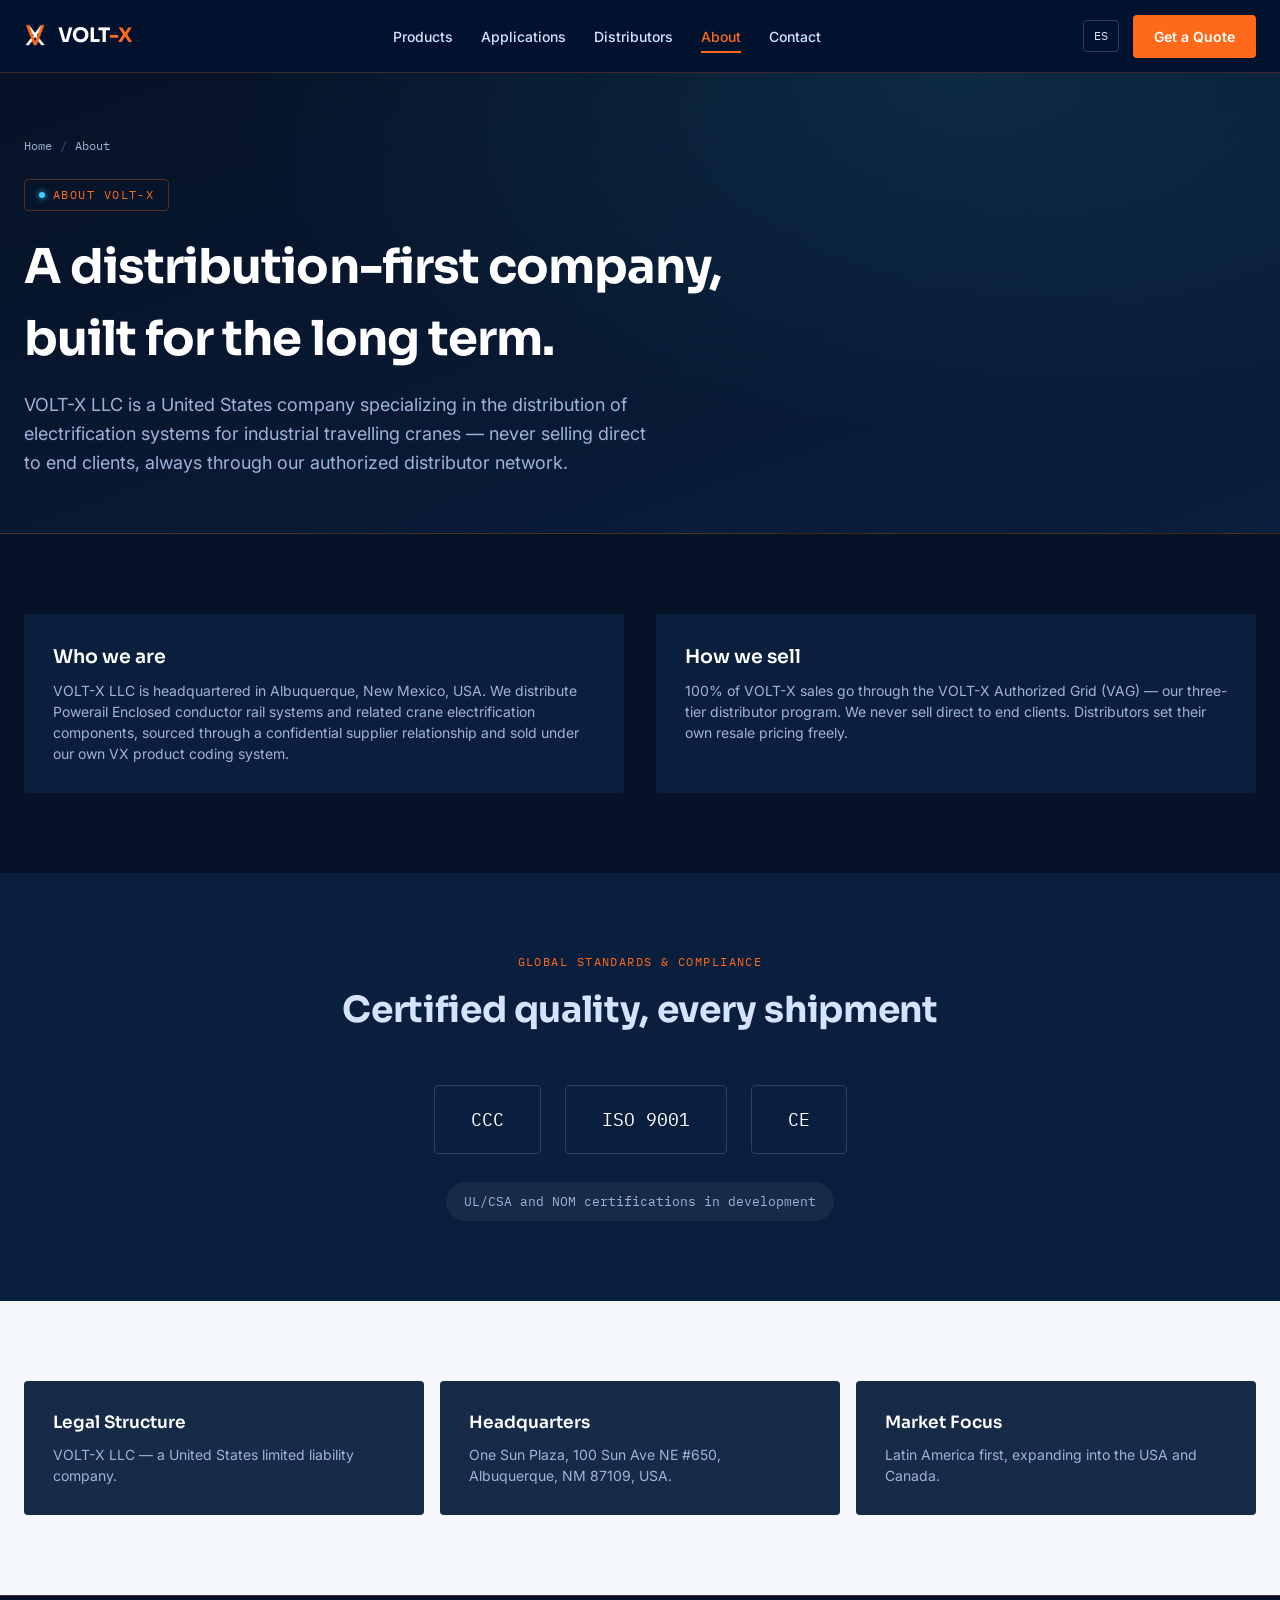
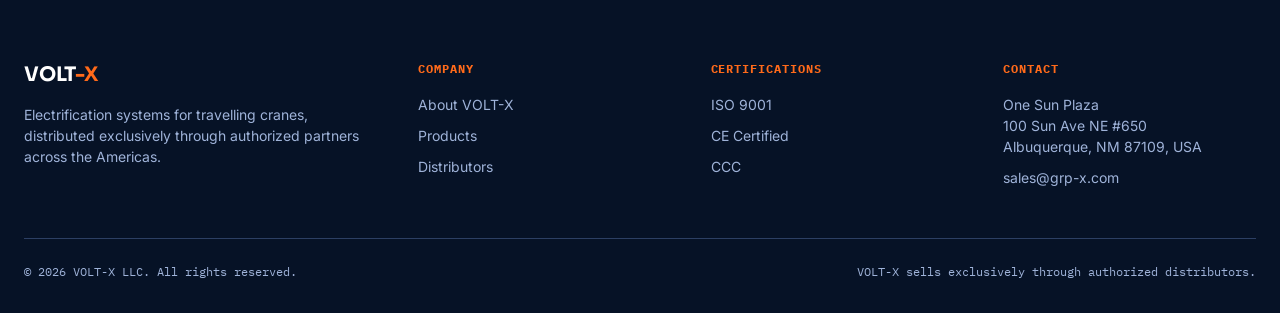
==== about/index.html @ de1f5dc1 "Add files via upload" ====
<!DOCTYPE html>
<html lang="en">
<head>
<meta charset="utf-8"/>
<meta content="width=device-width, initial-scale=1.0" name="viewport"/>
<title>About VOLT-X | Certifications &amp; Company Profile</title>
<meta content="VOLT-X LLC is a US-based distributor of electrification systems for travelling cranes, certified to CCC, ISO 9001, and CE." name="description"/>
<link href="https://grp-x.com/voltx/about/" rel="canonical"/>
<link href="https://grp-x.com/voltx/about/" hreflang="en" rel="alternate"/>
<link href="https://grp-x.com/voltx/es/about/" hreflang="es" rel="alternate"/>
<link href="https://grp-x.com/voltx/about/" hreflang="x-default" rel="alternate"/>
<link href="../assets/voltx-isotype.png" rel="icon" type="image/png"/>
<link href="../assets/voltx-isotype.png" rel="apple-touch-icon"/>
<meta content="website" property="og:type"/>
<meta content="VOLT-X" property="og:site_name"/>
<meta content="About VOLT-X | Certifications &amp; Company Profile" property="og:title"/>
<meta content="VOLT-X LLC is a US-based distributor of electrification systems for travelling cranes, certified to CCC, ISO 9001, and CE." property="og:description"/>
<meta content="https://grp-x.com/voltx/about/" property="og:url"/>
<meta content="https://grp-x.com/voltx/assets/og-image.jpg" property="og:image"/>
<meta content="en_US" property="og:locale"/>
<meta content="summary_large_image" name="twitter:card"/>
<meta content="About VOLT-X | Certifications &amp; Company Profile" name="twitter:title"/>
<meta content="VOLT-X LLC is a US-based distributor of electrification systems for travelling cranes, certified to CCC, ISO 9001, and CE." name="twitter:description"/>
<meta content="https://grp-x.com/voltx/assets/og-image.jpg" name="twitter:image"/>
<link href="https://fonts.googleapis.com" rel="preconnect"/>
<link href="https://fonts.googleapis.com/css2?family=IBM+Plex+Mono:wght@400;500;600&amp;family=Inter:wght@400;500;600;700&amp;family=Sora:wght@600;700&amp;display=swap" rel="stylesheet"/>
<link href="../assets/styles.css" rel="stylesheet"/>
<script type="application/ld+json">
{
  "@context": "https://schema.org",
  "@type": "Organization",
  "name": "VOLT-X",
  "legalName": "VOLT-X LLC",
  "url": "https://grp-x.com/voltx/",
  "logo": "https://grp-x.com/voltx/assets/voltx-isotype.png",
  "image": "https://grp-x.com/voltx/assets/og-image.jpg",
  "description": "VOLT-X distributes Powerail enclosed conductor rail systems for travelling cranes across Latin America, the USA, and Canada.",
  "address": {
    "@type": "PostalAddress",
    "streetAddress": "One Sun Plaza, 100 Sun Ave NE #650",
    "addressLocality": "Albuquerque",
    "addressRegion": "NM",
    "postalCode": "87109",
    "addressCountry": "US"
  },
  "email": "sales@grp-x.com",
  "sameAs": []
}
</script>
<script type="application/ld+json">
{
  "@context": "https://schema.org",
  "@type": "BreadcrumbList",
  "itemListElement": [
    {
      "@type": "ListItem",
      "position": 1,
      "name": "Home",
      "item": "https://grp-x.com/voltx/"
    },
    {
      "@type": "ListItem",
      "position": 2,
      "name": "About",
      "item": "https://grp-x.com/voltx/about/"
    }
  ]
}
</script>
</head>
<body>
<header class="site-header">
<div class="container nav-row">
<a class="brand" href="../index.html">
<img alt="VOLT-X" src="../assets/voltx-isotype.png"/>
<span class="brand-word">VOLT<span>-X</span></span>
</a>
<nav class="main-nav">
<a href="../products/index.html">Products</a>
<a href="../applications/index.html">Applications</a>
<a href="../distributors/index.html">Distributors</a>
<a class="active" href="../about/index.html">About</a>
<a href="../contact/index.html">Contact</a>
</nav>
<div class="nav-actions">
<a class="lang-switch" href="../es/about/index.html"><span class="lang-label">ES</span></a>
<a class="btn btn-primary" href="../contact/index.html">Get a Quote</a>
<button aria-label="Menu" class="mobile-menu-btn">
<svg fill="none" height="24" viewbox="0 0 24 24" width="24"><path d="M3 12H21M3 6H21M3 18H21" stroke="white" stroke-linecap="round" stroke-width="2"></path></svg>
</button>
</div>
</div>
</header>
<div class="mobile-drawer">
<div class="mobile-drawer-top">
<span class="brand-word">VOLT<span style="color:#ff6a1a">-X</span></span>
<button aria-label="Close" class="mobile-drawer-close" style="background:none;border:none;color:#fff;">
<svg fill="none" height="28" viewbox="0 0 24 24" width="28"><path d="M6 6L18 18M6 18L18 6" stroke="white" stroke-linecap="round" stroke-width="2"></path></svg>
</button>
</div>
<a href="../products/index.html">Products</a>
<a href="../applications/index.html">Applications</a>
<a href="../distributors/index.html">Distributors</a>
<a href="../about/index.html">About</a>
<a href="../contact/index.html">Contact</a>
<a class="btn btn-primary btn-block" href="../contact/index.html">Get a Quote</a>
</div>
<section class="page-hero">
<div class="container">
<div class="breadcrumb"><a href="../index.html">Home</a><span class="sep">/</span>About</div>
<div class="eyebrow"><span class="dot"></span>About VOLT-X</div>
<h1 class="page-title">A distribution-first company, built for the long term.</h1>
<p class="page-subtitle">VOLT-X LLC is a United States company specializing in the distribution of electrification systems for industrial travelling cranes — never selling direct to end clients, always through our authorized distributor network.</p>
</div>
</section>
<section class="section-deep">
<div class="container">
<div class="grid grid-2" style="gap:32px;">
<div class="card">
<h3 style="font-size:19px;">Who we are</h3>
<p>VOLT-X LLC is headquartered in Albuquerque, New Mexico, USA. We distribute Powerail Enclosed conductor rail systems and related crane electrification components, sourced through a confidential supplier relationship and sold under our own VX product coding system.</p>
</div>
<div class="card">
<h3 style="font-size:19px;">How we sell</h3>
<p>100% of VOLT-X sales go through the VOLT-X Authorized Grid (VAG) — our three-tier distributor program. We never sell direct to end clients. Distributors set their own resale pricing freely.</p>
</div>
</div>
</div>
</section>
<!-- ============ CERTIFICATIONS ============ -->
<section class="section-mid">
<div class="container text-center">
<div class="section-head">
<span class="kicker">Global Standards &amp; Compliance</span>
<h2>Certified quality, every shipment</h2>
</div>
<div style="display:flex; justify-content:center; gap:24px; flex-wrap:wrap; margin-bottom: 28px;">
<div style="background: var(--voltx-surface-container); border:1px solid var(--voltx-outline); padding:20px 36px; border-radius:4px;">
<span style="font-family:var(--font-mono); font-size:18px; color:#fff;">CCC</span>
</div>
<div style="background: var(--voltx-surface-container); border:1px solid var(--voltx-outline); padding:20px 36px; border-radius:4px;">
<span style="font-family:var(--font-mono); font-size:18px; color:#fff;">ISO 9001</span>
</div>
<div style="background: var(--voltx-surface-container); border:1px solid var(--voltx-outline); padding:20px 36px; border-radius:4px;">
<span style="font-family:var(--font-mono); font-size:18px; color:#fff;">CE</span>
</div>
</div>
<div style="display:inline-flex; align-items:center; gap:8px; padding:10px 18px; background: var(--voltx-surface-container-high); border-radius:999px; font-family:var(--font-mono); font-size:13px; color: var(--voltx-text-muted);">
UL/CSA and NOM certifications in development
</div>
</div>
</section>
<!-- ============ COMPANY FACTS ============ -->
<section class="section-light">
<div class="container">
<div class="grid grid-3">
<div class="card" style="background: var(--voltx-surface-container-high);">
<h3 style="font-size:17px;">Legal Structure</h3>
<p>VOLT-X LLC — a United States limited liability company.</p>
</div>
<div class="card" style="background: var(--voltx-surface-container-high);">
<h3 style="font-size:17px;">Headquarters</h3>
<p>One Sun Plaza, 100 Sun Ave NE #650, Albuquerque, NM 87109, USA.</p>
</div>
<div class="card" style="background: var(--voltx-surface-container-high);">
<h3 style="font-size:17px;">Market Focus</h3>
<p>Latin America first, expanding into the USA and Canada.</p>
</div>
</div>
</div>
</section>
<footer class="site-footer">
<div class="container">
<div class="footer-grid">
<div class="footer-col">
<span class="brand-word" style="display:block; margin-bottom:12px;">VOLT<span style="color:#ff6a1a">-X</span></span>
<p>Electrification systems for travelling cranes, distributed exclusively through authorized partners across the Americas.</p>
</div>
<div class="footer-col">
<h4>Company</h4>
<a href="../about/index.html">About VOLT-X</a>
<a href="../products/index.html">Products</a>
<a href="../distributors/index.html">Distributors</a>
</div>
<div class="footer-col">
<h4>Certifications</h4>
<a href="../about/index.html">ISO 9001</a>
<a href="../about/index.html">CE Certified</a>
<a href="../about/index.html">CCC</a>
</div>
<div class="footer-col">
<h4>Contact</h4>
<p>One Sun Plaza<br/>100 Sun Ave NE #650<br/>Albuquerque, NM 87109, USA</p>
<a href="mailto:sales@grp-x.com">sales@grp-x.com</a>
</div>
</div>
<div class="footer-bottom">
<span>© 2026 VOLT-X LLC. All rights reserved.</span>
<span>VOLT-X sells exclusively through authorized distributors.</span>
</div>
</div>
</footer>
<script src="../assets/site.js"></script>
</body>
</html>
---- assets/styles.css ----
/* ============================================================
   VOLT-X — Shared Stylesheet
   Design tokens kept from the approved Stitch system, with
   corrected nav typography scale and real component classes.
   ============================================================ */

:root {
  --voltx-blue-deep: #061226;
  --voltx-blue: #00132f;
  --voltx-surface-container: #0a1f3d;
  --voltx-surface-container-low: #061b39;
  --voltx-surface-container-high: #172a48;
  --voltx-surface-container-highest: #223554;
  --voltx-surface-light: #f4f7fb;
  --voltx-orange: #ff6a1a;
  --voltx-orange-dark: #c44e0f;
  --voltx-cyan: #3fd0ff;
  --voltx-text: #d6e3ff;
  --voltx-text-muted: #9fb3d9;
  --voltx-outline: #2c3f63;

  --font-display: 'Sora', 'Segoe UI', sans-serif;
  --font-body: 'Inter', 'Segoe UI', sans-serif;
  --font-mono: 'IBM Plex Mono', monospace;

  --container-max: 1280px;
  --gutter: 24px;
}

* { box-sizing: border-box; }
html { scroll-behavior: smooth; }
body {
  margin: 0;
  background: var(--voltx-blue);
  color: var(--voltx-text);
  font-family: var(--font-body);
  line-height: 1.5;
  -webkit-font-smoothing: antialiased;
}
img { max-width: 100%; display: block; }
a { color: inherit; text-decoration: none; }
.container {
  max-width: var(--container-max);
  margin: 0 auto;
  padding: 0 var(--gutter);
}

/* ---------- Header / Nav ---------- */
.site-header {
  position: sticky;
  top: 0;
  z-index: 100;
  background: rgba(0, 19, 47, 0.92);
  backdrop-filter: blur(16px);
  border-bottom: 1px solid rgba(255, 106, 26, 0.25);
}
.nav-row {
  display: flex;
  align-items: center;
  justify-content: space-between;
  height: 72px;
  gap: 24px;
}
.brand {
  display: flex;
  align-items: center;
  gap: 10px;
  flex-shrink: 0;
}
.brand img { height: 28px; width: auto; }
.brand-word {
  font-family: var(--font-display);
  font-weight: 700;
  font-size: 20px;
  letter-spacing: -0.01em;
  color: #fff;
}
.brand-word span { color: var(--voltx-orange); }

.main-nav { display: flex; align-items: center; gap: 28px; }
.main-nav a {
  font-family: var(--font-body);
  font-size: 14px;
  font-weight: 500;
  color: var(--voltx-text);
  white-space: nowrap;
  transition: color 0.2s ease;
  position: relative;
  padding: 4px 0;
}
.main-nav a:hover { color: var(--voltx-cyan); }
.main-nav a.active { color: var(--voltx-orange); }
.main-nav a.active::after {
  content: '';
  position: absolute;
  left: 0; right: 0; bottom: -2px;
  height: 2px;
  background: var(--voltx-orange);
}

.nav-actions { display: flex; align-items: center; gap: 14px; flex-shrink: 0; }
.lang-switch {
  display: flex;
  align-items: center;
  gap: 4px;
  font-family: var(--font-mono);
  font-size: 12px;
  color: var(--voltx-text);
  background: none;
  border: 1px solid var(--voltx-outline);
  border-radius: 4px;
  padding: 6px 10px;
  cursor: pointer;
  transition: border-color 0.2s ease, color 0.2s ease;
}
.lang-switch:hover { border-color: var(--voltx-cyan); color: var(--voltx-cyan); }

.btn {
  display: inline-flex;
  align-items: center;
  gap: 6px;
  font-family: var(--font-body);
  font-size: 14px;
  font-weight: 600;
  padding: 10px 20px;
  border-radius: 4px;
  border: 1px solid transparent;
  cursor: pointer;
  transition: all 0.2s ease;
}
.btn-primary {
  background: var(--voltx-orange);
  color: #fff;
  box-shadow: 0 0 0 rgba(255,106,26,0);
}
.btn-primary:hover { background: var(--voltx-orange-dark); box-shadow: 0 0 16px rgba(255,106,26,0.35); }
.btn-outline {
  background: transparent;
  border-color: var(--voltx-cyan);
  color: var(--voltx-text);
}
.btn-outline:hover { background: rgba(63,208,255,0.1); }
.btn-outline-orange {
  background: transparent;
  border-color: var(--voltx-orange);
  color: var(--voltx-orange);
}
.btn-outline-orange:hover { background: rgba(255,106,26,0.1); }
.btn-block { width: 100%; justify-content: center; }

.mobile-menu-btn { display: none; background: none; border: none; color: #fff; cursor: pointer; padding: 8px; }

@media (max-width: 920px) {
  .main-nav { display: none; }
  .lang-switch span.lang-label { display: none; }
  .mobile-menu-btn { display: flex; }
}

/* Mobile drawer */
.mobile-drawer {
  position: fixed; inset: 0; z-index: 200;
  background: rgba(0,19,47,0.98);
  display: none;
  flex-direction: column;
  padding: 24px;
}
.mobile-drawer.open { display: flex; }
.mobile-drawer-top { display: flex; justify-content: space-between; align-items: center; margin-bottom: 40px; }
.mobile-drawer a {
  font-family: var(--font-display);
  font-size: 24px;
  font-weight: 600;
  padding: 16px 0;
  border-bottom: 1px solid var(--voltx-outline);
  color: #fff;
}
.mobile-drawer .btn { margin-top: 24px; }

/* ---------- Page Hero (sub-pages) ---------- */
.page-hero {
  padding: 64px 0 56px;
  background:
    radial-gradient(ellipse at 75% 0%, rgba(63,208,255,0.10), transparent 55%),
    linear-gradient(160deg, var(--voltx-blue-deep) 0%, var(--voltx-surface-container) 100%),
    url('backgrounds/hero-rail-bg.jpg');
  background-size: auto, auto, cover;
  background-position: center, center, center 35%;
  background-repeat: no-repeat, no-repeat, no-repeat;
  background-blend-mode: normal, normal, normal;
  border-bottom: 1px solid rgba(255,106,26,0.2);
}
@media (max-width: 700px) {
  .page-hero {
    background-position: center, center, center 5%;
  }
}
.eyebrow {
  display: inline-flex;
  align-items: center;
  gap: 8px;
  font-family: var(--font-mono);
  font-size: 12px;
  letter-spacing: 0.12em;
  text-transform: uppercase;
  color: var(--voltx-orange);
  border: 1px solid rgba(255,106,26,0.3);
  padding: 6px 14px;
  border-radius: 4px;
  margin-bottom: 20px;
}
.eyebrow .dot {
  width: 6px; height: 6px; border-radius: 50%;
  background: var(--voltx-cyan);
  box-shadow: 0 0 6px var(--voltx-cyan);
}
h1.page-title {
  font-family: var(--font-display);
  font-size: clamp(32px, 5vw, 48px);
  font-weight: 700;
  letter-spacing: -0.02em;
  color: #fff;
  margin: 0 0 16px;
  max-width: 760px;
}
.page-subtitle {
  font-family: var(--font-body);
  font-size: 18px;
  line-height: 1.6;
  color: var(--voltx-text-muted);
  max-width: 640px;
  margin: 0;
}

/* breadcrumb */
.breadcrumb {
  font-family: var(--font-mono);
  font-size: 12px;
  color: var(--voltx-text-muted);
  margin-bottom: 24px;
}
.breadcrumb a:hover { color: var(--voltx-cyan); }
.breadcrumb .sep { margin: 0 8px; opacity: 0.4; }

/* ---------- Sections ---------- */
section { padding: 80px 0; }
section.tight { padding: 56px 0; }
.section-light { background: var(--voltx-surface-light); color: #0a1f3d; }
.section-deep { background: var(--voltx-blue-deep); }
.section-mid { background: var(--voltx-surface-container); }

.section-head { margin-bottom: 48px; }
.section-head .kicker {
  font-family: var(--font-mono);
  font-size: 12px;
  letter-spacing: 0.12em;
  text-transform: uppercase;
  color: var(--voltx-orange);
  display: block;
  margin-bottom: 12px;
}
.section-head h2 {
  font-family: var(--font-display);
  font-size: clamp(26px, 3.5vw, 36px);
  font-weight: 700;
  margin: 0 0 12px;
  letter-spacing: -0.01em;
}
.section-light .section-head h2 { color: #0a1f3d; }
.section-head p {
  font-size: 17px;
  color: var(--voltx-text-muted);
  max-width: 620px;
  margin: 0;
}
.section-light .section-head p { color: #4a5b7a; }
.divider-bar { width: 64px; height: 3px; background: var(--voltx-orange); margin-top: 16px; }

/* ---------- Cards: products / industries / tiers ---------- */
.grid {
  display: grid;
  gap: 16px;
}
.grid-3 { grid-template-columns: repeat(3, 1fr); }
.grid-2 { grid-template-columns: repeat(2, 1fr); }
.grid-4 { grid-template-columns: repeat(4, 1fr); }
@media (max-width: 920px) {
  .grid-3, .grid-4 { grid-template-columns: repeat(2, 1fr); }
}
@media (max-width: 600px) {
  .grid-2, .grid-3, .grid-4 { grid-template-columns: 1fr; }
}

.card {
  background: var(--voltx-surface-container);
  border: 1px solid transparent;
  border-radius: 4px;
  padding: 28px;
  transition: border-color 0.25s ease, transform 0.25s ease;
}
.card:hover { border-color: rgba(63,208,255,0.4); transform: translateY(-2px); }
.card .card-icon {
  width: 44px; height: 44px;
  display: flex; align-items: center; justify-content: center;
  background: rgba(255,106,26,0.1);
  border-radius: 4px;
  color: var(--voltx-orange);
  margin-bottom: 16px;
  font-family: var(--font-mono);
  font-size: 18px;
  font-weight: 600;
}
.card .card-code {
  font-family: var(--font-mono);
  font-size: 12px;
  color: var(--voltx-text-muted);
  display: block;
  margin-bottom: 6px;
}
.card h3 {
  font-family: var(--font-display);
  font-size: 18px;
  font-weight: 600;
  margin: 0 0 8px;
  color: #fff;
}
.card p { font-size: 14px; color: var(--voltx-text-muted); margin: 0; }
.card a.card-link {
  display: inline-flex; align-items: center; gap: 4px;
  margin-top: 14px;
  font-size: 13px; font-weight: 600;
  color: var(--voltx-cyan);
}

/* Industry photo cards */
.industry-card {
  position: relative;
  overflow: hidden;
  border-radius: 4px;
  min-height: 240px;
  display: flex;
  align-items: flex-end;
  background-size: cover;
  background-position: center;
  background-color: var(--voltx-surface-container);
}
.industry-card::before {
  content: '';
  position: absolute; inset: 0;
  background: linear-gradient(0deg, rgba(0,19,47,0.95) 10%, rgba(0,19,47,0.3) 60%, transparent 100%);
}
.industry-card .industry-label {
  position: relative; z-index: 2;
  padding: 24px;
  width: 100%;
}
.industry-card .industry-tag {
  font-family: var(--font-mono);
  font-size: 11px;
  color: var(--voltx-cyan);
  letter-spacing: 0.08em;
  text-transform: uppercase;
  display: block;
  margin-bottom: 6px;
}
.industry-card h3 { font-family: var(--font-display); font-size: 20px; font-weight: 600; color: #fff; margin: 0; }

/* Distributor tier cards */
.tier-card {
  background: rgba(10,31,61,0.6);
  border: 1px solid var(--voltx-outline);
  border-radius: 4px;
  padding: 32px;
  display: flex;
  flex-direction: column;
}
.tier-card.featured {
  background: var(--voltx-surface-container);
  border-color: var(--voltx-orange);
  position: relative;
}
.tier-card.featured::before {
  content: '';
  position: absolute; top: 0; left: 0; right: 0; height: 3px;
  background: var(--voltx-orange);
}
.tier-badge {
  font-family: var(--font-mono);
  font-size: 11px;
  letter-spacing: 0.08em;
  padding: 4px 10px;
  border-radius: 4px;
  border: 1px solid var(--voltx-cyan);
  color: var(--voltx-cyan);
  display: inline-block;
  margin-bottom: 16px;
  width: fit-content;
}
.tier-badge.orange { border-color: var(--voltx-orange); color: var(--voltx-orange); background: rgba(255,106,26,0.1); }
.tier-card h3 { font-family: var(--font-display); font-size: 24px; font-weight: 700; color: #fff; margin: 0 0 8px; }
.tier-card .tier-desc { font-size: 14px; color: var(--voltx-text-muted); margin-bottom: 24px; }
.tier-list { list-style: none; padding: 0; margin: 0 0 28px; flex-grow: 1; }
.tier-list li {
  display: flex; align-items: flex-start; gap: 10px;
  font-size: 14px; color: var(--voltx-text);
  margin-bottom: 12px;
}
.tier-list li::before {
  content: '✓';
  color: var(--voltx-orange);
  font-weight: 700;
  flex-shrink: 0;
}

/* ---------- Spec table ---------- */
.spec-table { width: 100%; border-collapse: collapse; font-family: var(--font-mono); font-size: 13px; }
.spec-table th, .spec-table td {
  text-align: left;
  padding: 10px 14px;
  border-bottom: 1px solid var(--voltx-outline);
}
.spec-table th { color: var(--voltx-orange); font-weight: 600; text-transform: uppercase; font-size: 11px; letter-spacing: 0.05em; }
.spec-table td { color: var(--voltx-text); }
.spec-table tr:hover td { background: rgba(63,208,255,0.04); }

/* ---------- Forms ---------- */
.form-wrap {
  background: var(--voltx-surface-container);
  border: 1px solid var(--voltx-outline);
  border-radius: 4px;
  padding: 40px;
}
.form-row { margin-bottom: 20px; }
.form-row label {
  display: block;
  font-family: var(--font-mono);
  font-size: 12px;
  text-transform: uppercase;
  letter-spacing: 0.06em;
  color: var(--voltx-text-muted);
  margin-bottom: 8px;
}
.form-row input, .form-row select, .form-row textarea {
  width: 100%;
  background: var(--voltx-blue);
  border: 1px solid var(--voltx-outline);
  border-radius: 4px;
  padding: 12px 14px;
  color: #fff;
  font-family: var(--font-body);
  font-size: 14px;
  transition: border-color 0.2s ease;
}
.form-row input:focus, .form-row select:focus, .form-row textarea:focus {
  outline: none;
  border-color: var(--voltx-cyan);
}
.form-row-grid { display: grid; grid-template-columns: 1fr 1fr; gap: 16px; }
@media (max-width: 600px) { .form-row-grid { grid-template-columns: 1fr; } }
.form-success {
  display: none;
  text-align: center;
  padding: 40px;
}
.form-success.show { display: block; }
.form-success .icon { font-size: 40px; margin-bottom: 16px; }
.form-success h3 { font-family: var(--font-display); color: #fff; margin-bottom: 8px; }
.form-success p { color: var(--voltx-text-muted); }

/* ---------- CTA split ---------- */
.cta-split { display: grid; grid-template-columns: 1fr 1fr; }
@media (max-width: 800px) { .cta-split { grid-template-columns: 1fr; } }
.cta-panel {
  padding: 80px 40px;
  display: flex; flex-direction: column; align-items: center; text-align: center;
}
.cta-panel.blue { background: var(--voltx-blue); border-right: 1px solid rgba(255,106,26,0.2); }
.cta-panel.orange { background: var(--voltx-orange); }
.cta-panel .cta-icon {
  width: 64px; height: 64px;
  border-radius: 50%;
  display: flex; align-items: center; justify-content: center;
  margin-bottom: 20px;
  font-size: 26px;
}
.cta-panel.blue .cta-icon { background: var(--voltx-surface-container-highest); border: 1px solid var(--voltx-outline); }
.cta-panel.orange .cta-icon { background: rgba(0,0,0,0.15); }
.cta-panel h3 { font-family: var(--font-display); font-size: 22px; margin: 0 0 12px; color: #fff; }
.cta-panel p { max-width: 360px; margin: 0 0 28px; font-size: 15px; }
.cta-panel.blue p { color: var(--voltx-text-muted); }
.cta-panel.orange p { color: rgba(255,255,255,0.85); }

/* ---------- Footer ---------- */
.site-footer {
  background: var(--voltx-blue-deep);
  border-top: 1px solid rgba(255,106,26,0.25);
  padding: 64px 0 32px;
}
.footer-grid {
  display: grid;
  grid-template-columns: 1.4fr 1fr 1fr 1fr;
  gap: 40px;
  margin-bottom: 40px;
}
@media (max-width: 800px) { .footer-grid { grid-template-columns: 1fr 1fr; } }
@media (max-width: 500px) { .footer-grid { grid-template-columns: 1fr; } }
.footer-col h4 {
  font-family: var(--font-mono);
  font-size: 12px;
  text-transform: uppercase;
  letter-spacing: 0.08em;
  color: var(--voltx-orange);
  margin: 0 0 16px;
}
.footer-col a, .footer-col p {
  display: block;
  font-size: 14px;
  color: var(--voltx-text-muted);
  margin-bottom: 10px;
}
.footer-col a:hover { color: var(--voltx-cyan); }
.footer-bottom {
  border-top: 1px solid var(--voltx-outline);
  padding-top: 24px;
  display: flex;
  justify-content: space-between;
  align-items: center;
  flex-wrap: wrap;
  gap: 12px;
  font-family: var(--font-mono);
  font-size: 12px;
  color: var(--voltx-text-muted);
}

/* ---------- Utility ---------- */
.text-center { text-align: center; }
.mt-0 { margin-top: 0; }
.hidden { display: none !important; }

/* i18n: hide non-active language by default */
[data-i18n] { display: none; }
[data-i18n].lang-active { display: block; }
span[data-i18n].lang-active { display: inline; }
div[data-i18n].lang-active { display: block; }
li[data-i18n].lang-active { display: flex; }
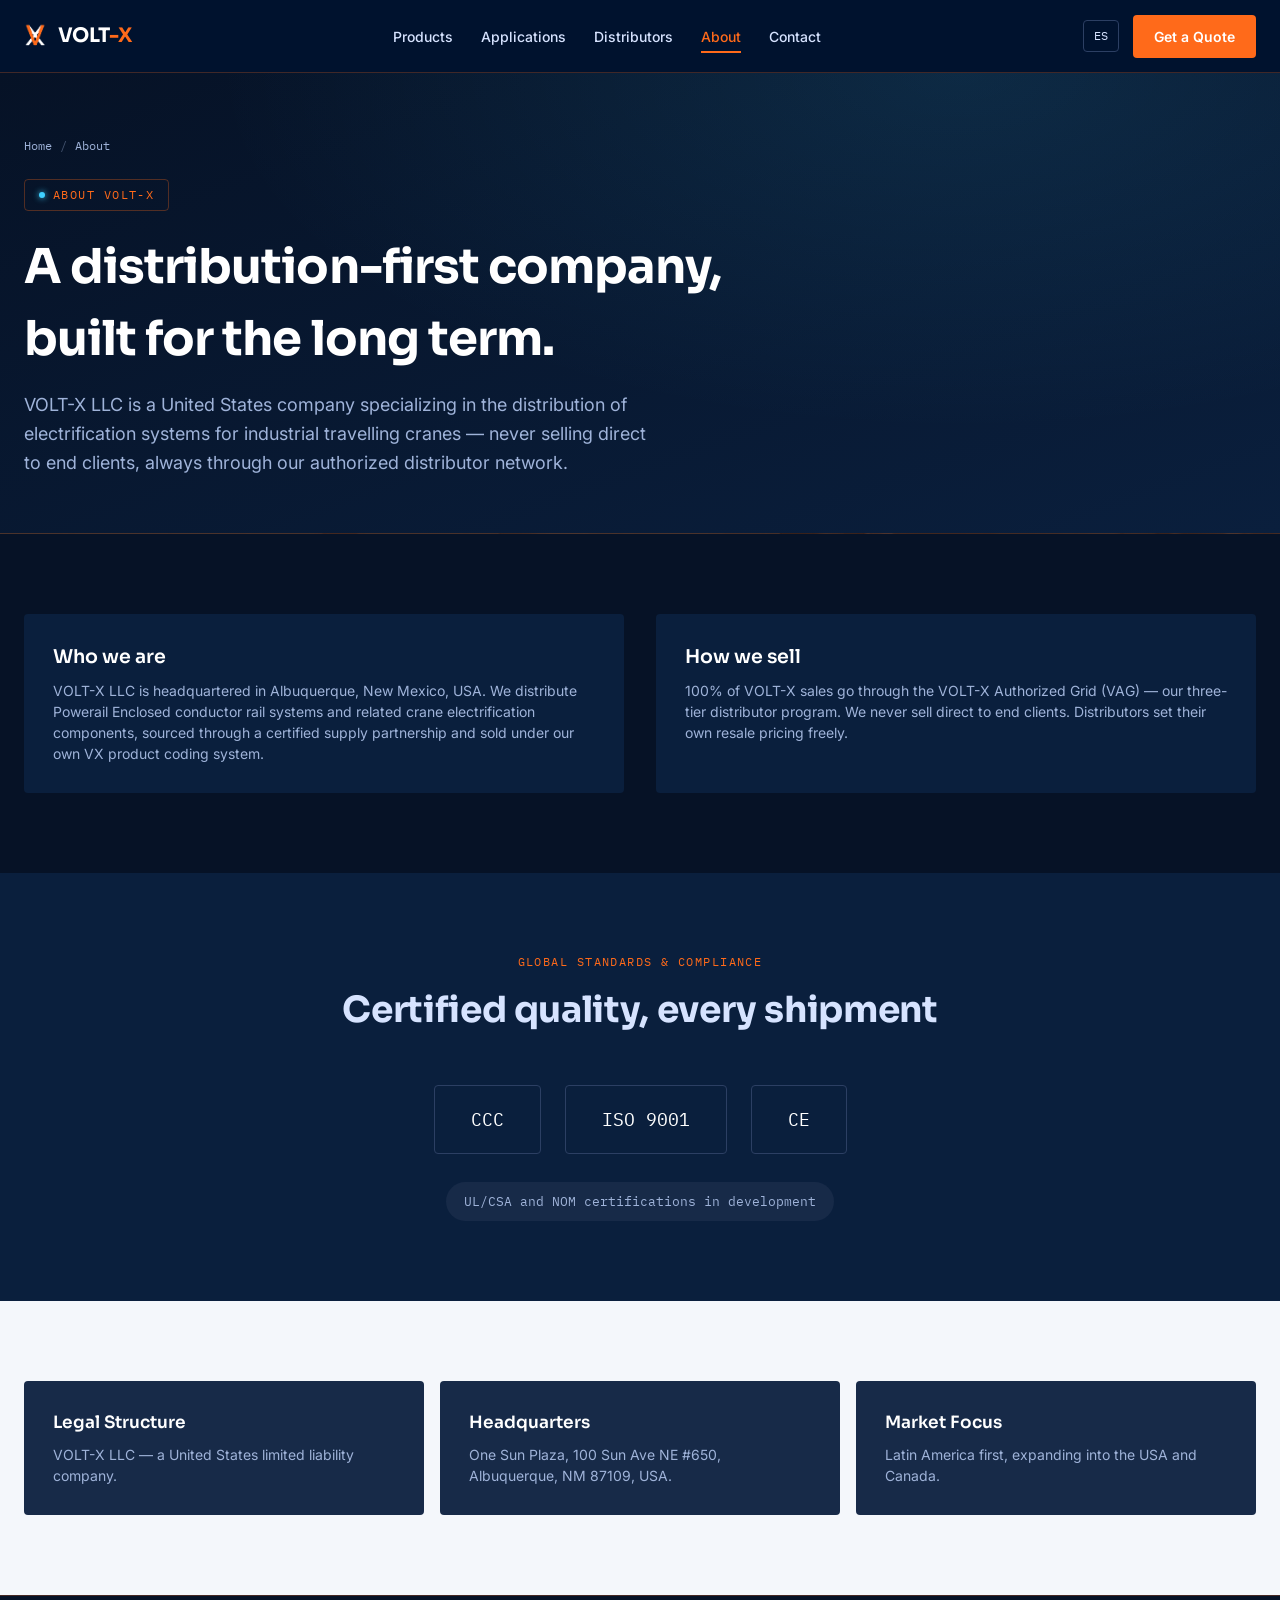
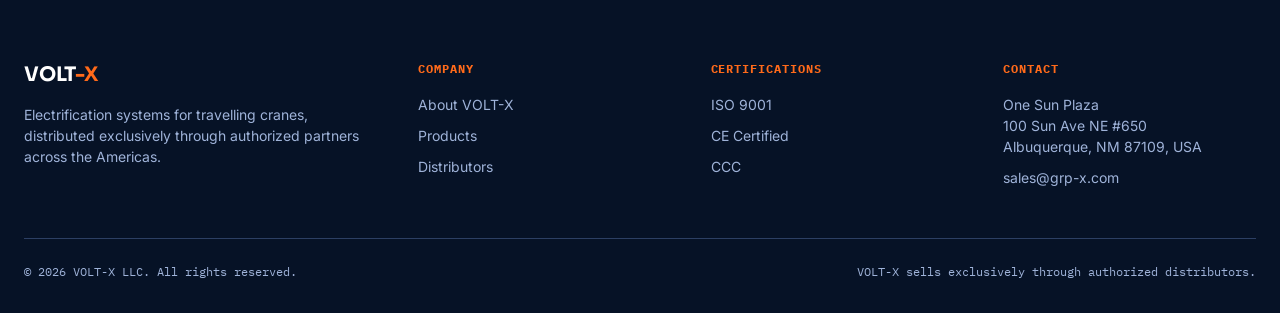
==== commit c7d226b6: "Add files via upload" ====
--- a/about/index.html
+++ b/about/index.html
@@ -5,23 +5,23 @@
 <meta content="width=device-width, initial-scale=1.0" name="viewport"/>
 <title>About VOLT-X | Certifications &amp; Company Profile</title>
 <meta content="VOLT-X LLC is a US-based distributor of electrification systems for travelling cranes, certified to CCC, ISO 9001, and CE." name="description"/>
-<link href="https://grp-x.com/voltx/about/" rel="canonical"/>
-<link href="https://grp-x.com/voltx/about/" hreflang="en" rel="alternate"/>
-<link href="https://grp-x.com/voltx/es/about/" hreflang="es" rel="alternate"/>
-<link href="https://grp-x.com/voltx/about/" hreflang="x-default" rel="alternate"/>
+<link href="https://voltx.grp-x.com/about/" rel="canonical"/>
+<link href="https://voltx.grp-x.com/about/" hreflang="en" rel="alternate"/>
+<link href="https://voltx.grp-x.com/es/about/" hreflang="es" rel="alternate"/>
+<link href="https://voltx.grp-x.com/about/" hreflang="x-default" rel="alternate"/>
 <link href="../assets/voltx-isotype.png" rel="icon" type="image/png"/>
 <link href="../assets/voltx-isotype.png" rel="apple-touch-icon"/>
 <meta content="website" property="og:type"/>
 <meta content="VOLT-X" property="og:site_name"/>
 <meta content="About VOLT-X | Certifications &amp; Company Profile" property="og:title"/>
 <meta content="VOLT-X LLC is a US-based distributor of electrification systems for travelling cranes, certified to CCC, ISO 9001, and CE." property="og:description"/>
-<meta content="https://grp-x.com/voltx/about/" property="og:url"/>
-<meta content="https://grp-x.com/voltx/assets/og-image.jpg" property="og:image"/>
+<meta content="https://voltx.grp-x.com/about/" property="og:url"/>
+<meta content="https://voltx.grp-x.com/assets/og-image.jpg" property="og:image"/>
 <meta content="en_US" property="og:locale"/>
 <meta content="summary_large_image" name="twitter:card"/>
 <meta content="About VOLT-X | Certifications &amp; Company Profile" name="twitter:title"/>
 <meta content="VOLT-X LLC is a US-based distributor of electrification systems for travelling cranes, certified to CCC, ISO 9001, and CE." name="twitter:description"/>
-<meta content="https://grp-x.com/voltx/assets/og-image.jpg" name="twitter:image"/>
+<meta content="https://voltx.grp-x.com/assets/og-image.jpg" name="twitter:image"/>
 <link href="https://fonts.googleapis.com" rel="preconnect"/>
 <link href="https://fonts.googleapis.com/css2?family=IBM+Plex+Mono:wght@400;500;600&amp;family=Inter:wght@400;500;600;700&amp;family=Sora:wght@600;700&amp;display=swap" rel="stylesheet"/>
 <link href="../assets/styles.css" rel="stylesheet"/>
@@ -31,9 +31,9 @@
   "@type": "Organization",
   "name": "VOLT-X",
   "legalName": "VOLT-X LLC",
-  "url": "https://grp-x.com/voltx/",
-  "logo": "https://grp-x.com/voltx/assets/voltx-isotype.png",
-  "image": "https://grp-x.com/voltx/assets/og-image.jpg",
+  "url": "https://voltx.grp-x.com/",
+  "logo": "https://voltx.grp-x.com/assets/voltx-isotype.png",
+  "image": "https://voltx.grp-x.com/assets/og-image.jpg",
   "description": "VOLT-X distributes Powerail enclosed conductor rail systems for travelling cranes across Latin America, the USA, and Canada.",
   "address": {
     "@type": "PostalAddress",
@@ -56,13 +56,13 @@
       "@type": "ListItem",
       "position": 1,
       "name": "Home",
-      "item": "https://grp-x.com/voltx/"
+      "item": "https://voltx.grp-x.com/"
     },
     {
       "@type": "ListItem",
       "position": 2,
       "name": "About",
-      "item": "https://grp-x.com/voltx/about/"
+      "item": "https://voltx.grp-x.com/about/"
     }
   ]
 }
@@ -118,7 +118,7 @@
 <div class="grid grid-2" style="gap:32px;">
 <div class="card">
 <h3 style="font-size:19px;">Who we are</h3>
-<p>VOLT-X LLC is headquartered in Albuquerque, New Mexico, USA. We distribute Powerail Enclosed conductor rail systems and related crane electrification components, sourced through a confidential supplier relationship and sold under our own VX product coding system.</p>
+<p>VOLT-X LLC is headquartered in Albuquerque, New Mexico, USA. We distribute Powerail Enclosed conductor rail systems and related crane electrification components, sourced through a certified supply partnership and sold under our own VX product coding system.</p>
 </div>
 <div class="card">
 <h3 style="font-size:19px;">How we sell</h3>
